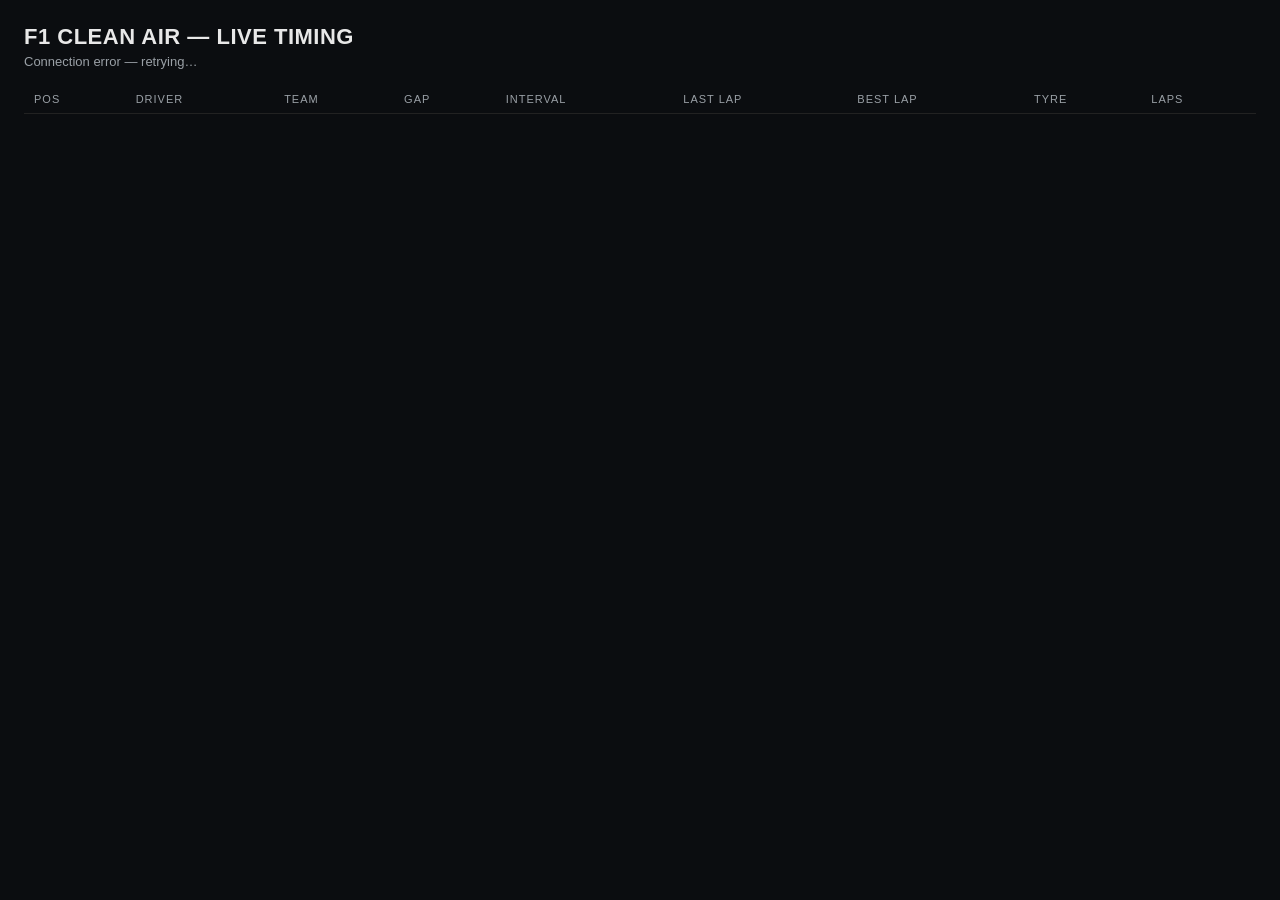
==== index.html @ ccc2df19 "F1 Clean Air live timing dashboard Single-process app: connects to F1's public live timing feed (no " ====
<!DOCTYPE html>
<html lang="en">
<head>
<meta charset="utf-8" />
<title>F1 Clean Air — Live</title>
<style>
  :root { color-scheme: dark; }
  body {
    margin: 0;
    font-family: -apple-system, BlinkMacSystemFont, "Segoe UI", sans-serif;
    background: #0b0d10;
    color: #e8e8e8;
    padding: 24px;
  }
  h1 { margin: 0 0 4px; font-size: 22px; letter-spacing: 0.5px; }
  .meta { color: #9aa0a6; font-size: 13px; margin-bottom: 16px; }
  table { width: 100%; border-collapse: collapse; font-size: 14px; }
  th, td { padding: 8px 10px; text-align: left; border-bottom: 1px solid #222; }
  th { color: #9aa0a6; font-weight: 500; text-transform: uppercase; font-size: 11px; letter-spacing: 1px; }
  tr:hover td { background: #15181c; }
  .team-bar { display: inline-block; width: 4px; height: 18px; vertical-align: middle; margin-right: 8px; border-radius: 2px; }
  .pos { font-weight: 700; width: 30px; }
  .tla { font-weight: 700; }
  .pit { color: #ffb84d; font-weight: 600; }
  .out { color: #777; }
  .compound-SOFT { color: #ff4d4d; font-weight: 700; }
  .compound-MEDIUM { color: #ffd23f; font-weight: 700; }
  .compound-HARD { color: #f5f5f5; font-weight: 700; }
  .compound-INTERMEDIATE { color: #3ddc84; font-weight: 700; }
  .compound-WET { color: #4da6ff; font-weight: 700; }
  .status { padding: 2px 8px; border-radius: 4px; font-size: 12px; }
  .updated { color: #555; font-size: 12px; margin-top: 12px; }
</style>
</head>
<body>
  <h1>F1 CLEAN AIR — LIVE TIMING</h1>
  <div class="meta" id="session-meta">Connecting…</div>
  <table>
    <thead>
      <tr>
        <th>Pos</th>
        <th>Driver</th>
        <th>Team</th>
        <th>Gap</th>
        <th>Interval</th>
        <th>Last Lap</th>
        <th>Best Lap</th>
        <th>Tyre</th>
        <th>Laps</th>
      </tr>
    </thead>
    <tbody id="rows"></tbody>
  </table>
  <div class="updated" id="updated"></div>

<script>
async function refresh() {
  try {
    const res = await fetch('/api/state');
    const data = await res.json();
    render(data);
  } catch (e) {
    document.getElementById('session-meta').textContent = 'Connection error — retrying…';
  }
}

function render(data) {
  const meta = document.getElementById('session-meta');
  const session = data.session || {};
  const track = data.track_status || {};
  const parts = [];
  if (session.Meeting?.Name) parts.push(session.Meeting.Name);
  if (session.Name) parts.push(session.Name);
  if (track.Status) parts.push('Track: ' + track.Status);
  meta.textContent = parts.length ? parts.join(' · ') : 'Waiting for session data…';

  const rows = document.getElementById('rows');
  rows.innerHTML = '';
  for (const d of data.drivers) {
    const tr = document.createElement('tr');
    const compoundClass = d.compound ? 'compound-' + d.compound : '';
    const statusBadge = d.retired ? '<span class="out">OUT</span>'
      : d.in_pit ? '<span class="pit">PIT</span>' : '';
    tr.innerHTML = `
      <td class="pos">${d.position ?? '-'}</td>
      <td>
        <span class="team-bar" style="background:#${d.team_colour || '444'}"></span>
        <span class="tla">${d.tla || d.racing_number}</span> ${statusBadge}
      </td>
      <td>${d.team || ''}</td>
      <td>${d.gap_to_leader || ''}</td>
      <td>${d.interval || ''}</td>
      <td>${d.last_lap || ''}</td>
      <td>${d.best_lap || ''}</td>
      <td class="${compoundClass}">${d.compound || ''}${d.tyre_age != null ? ' (' + d.tyre_age + ')' : ''}</td>
      <td>${d.laps ?? ''}</td>
    `;
    rows.appendChild(tr);
  }

  document.getElementById('updated').textContent = 'Last updated: ' + new Date().toLocaleTimeString();
}

refresh();
setInterval(refresh, 2000);
</script>
</body>
</html>
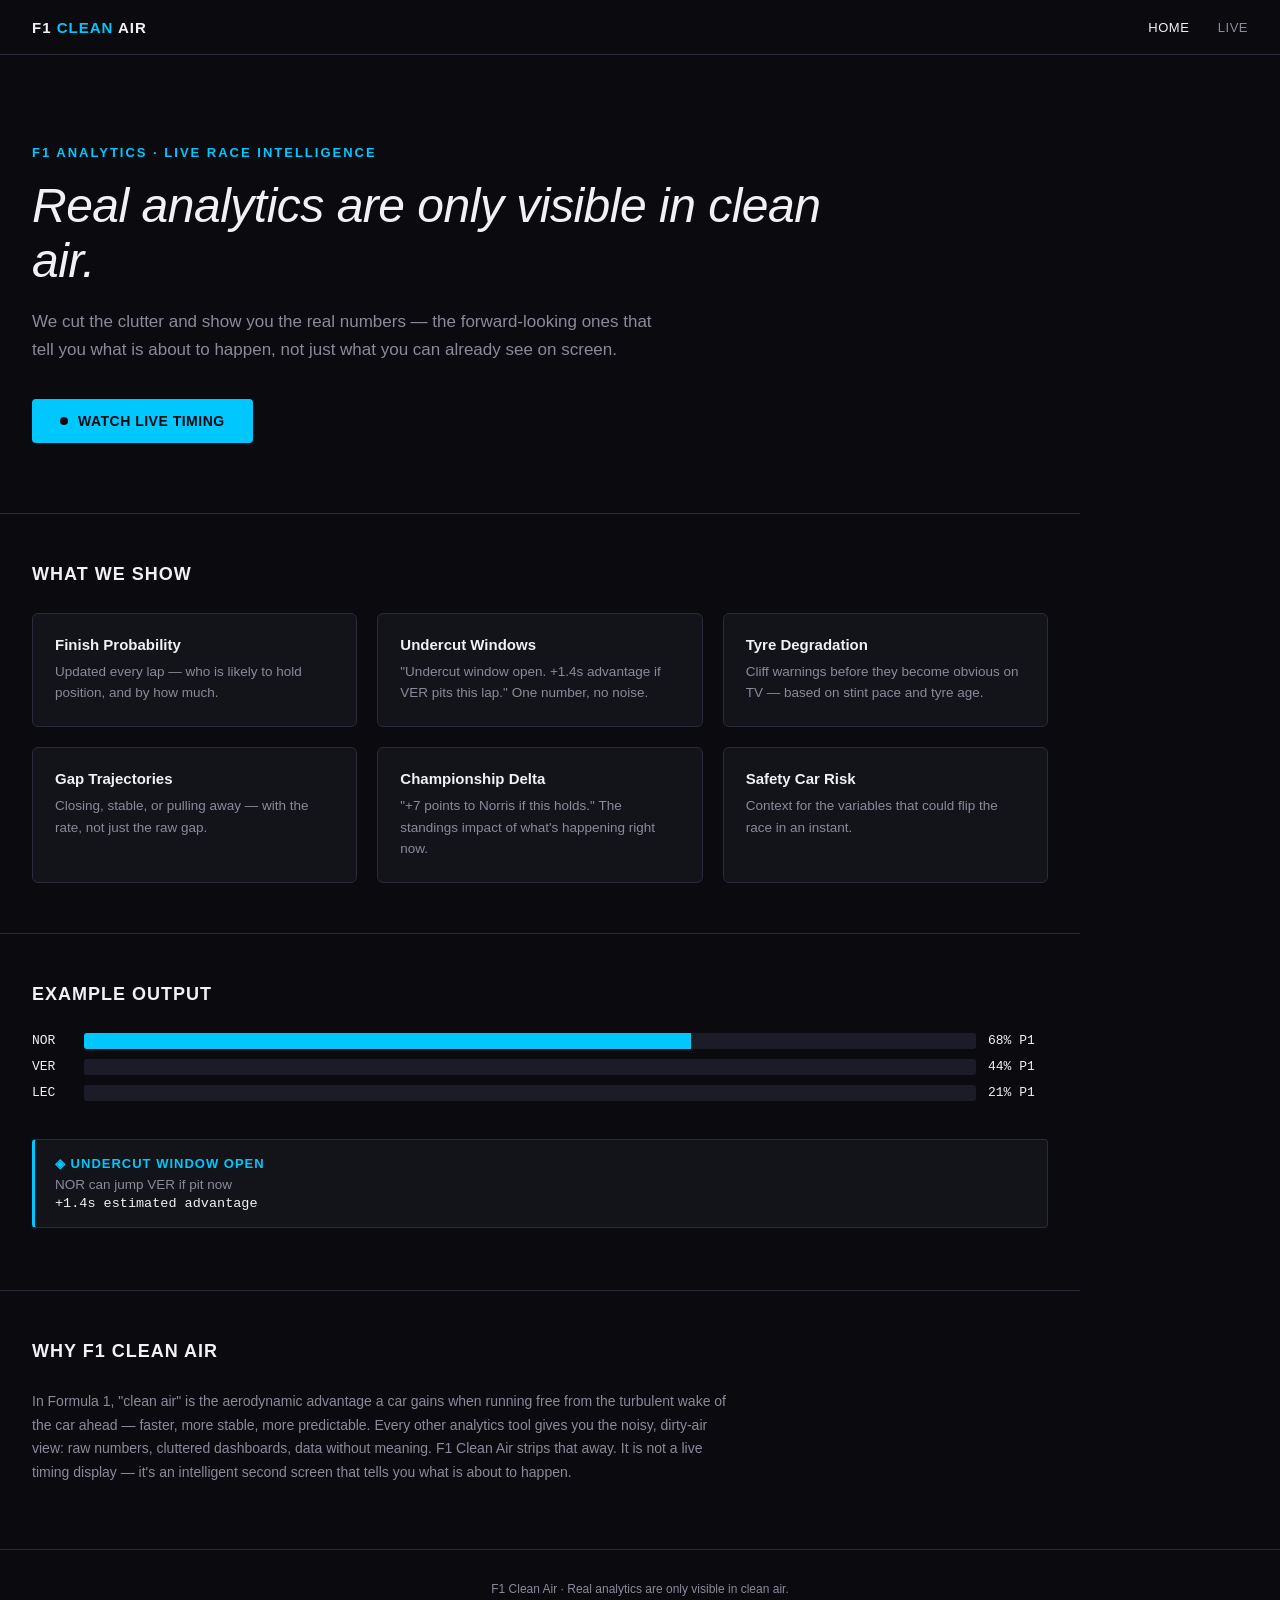
==== commit 69c243c9: "Add landing page and brand styling Adds a home page (hero, feature overview, brand copy from 06_BRAN" ====
--- a/index.html
+++ b/index.html
@@ -2,107 +2,99 @@
 <html lang="en">
 <head>
 <meta charset="utf-8" />
-<title>F1 Clean Air — Live</title>
-<style>
-  :root { color-scheme: dark; }
-  body {
-    margin: 0;
-    font-family: -apple-system, BlinkMacSystemFont, "Segoe UI", sans-serif;
-    background: #0b0d10;
-    color: #e8e8e8;
-    padding: 24px;
-  }
-  h1 { margin: 0 0 4px; font-size: 22px; letter-spacing: 0.5px; }
-  .meta { color: #9aa0a6; font-size: 13px; margin-bottom: 16px; }
-  table { width: 100%; border-collapse: collapse; font-size: 14px; }
-  th, td { padding: 8px 10px; text-align: left; border-bottom: 1px solid #222; }
-  th { color: #9aa0a6; font-weight: 500; text-transform: uppercase; font-size: 11px; letter-spacing: 1px; }
-  tr:hover td { background: #15181c; }
-  .team-bar { display: inline-block; width: 4px; height: 18px; vertical-align: middle; margin-right: 8px; border-radius: 2px; }
-  .pos { font-weight: 700; width: 30px; }
-  .tla { font-weight: 700; }
-  .pit { color: #ffb84d; font-weight: 600; }
-  .out { color: #777; }
-  .compound-SOFT { color: #ff4d4d; font-weight: 700; }
-  .compound-MEDIUM { color: #ffd23f; font-weight: 700; }
-  .compound-HARD { color: #f5f5f5; font-weight: 700; }
-  .compound-INTERMEDIATE { color: #3ddc84; font-weight: 700; }
-  .compound-WET { color: #4da6ff; font-weight: 700; }
-  .status { padding: 2px 8px; border-radius: 4px; font-size: 12px; }
-  .updated { color: #555; font-size: 12px; margin-top: 12px; }
-</style>
+<title>F1 Clean Air — Real analytics are only visible in clean air</title>
+<link rel="stylesheet" href="/styles.css" />
 </head>
 <body>
-  <h1>F1 CLEAN AIR — LIVE TIMING</h1>
-  <div class="meta" id="session-meta">Connecting…</div>
-  <table>
-    <thead>
-      <tr>
-        <th>Pos</th>
-        <th>Driver</th>
-        <th>Team</th>
-        <th>Gap</th>
-        <th>Interval</th>
-        <th>Last Lap</th>
-        <th>Best Lap</th>
-        <th>Tyre</th>
-        <th>Laps</th>
-      </tr>
-    </thead>
-    <tbody id="rows"></tbody>
-  </table>
-  <div class="updated" id="updated"></div>
+  <nav>
+    <div class="brand">F1 <span>Clean</span> Air</div>
+    <div class="links">
+      <a href="/" class="active">Home</a>
+      <a href="/live">Live</a>
+    </div>
+  </nav>
 
-<script>
-async function refresh() {
-  try {
-    const res = await fetch('/api/state');
-    const data = await res.json();
-    render(data);
-  } catch (e) {
-    document.getElementById('session-meta').textContent = 'Connection error — retrying…';
-  }
-}
+  <div class="hero">
+    <div class="kicker">F1 Analytics &middot; Live Race Intelligence</div>
+    <h1>Real analytics are only visible in clean air.</h1>
+    <p class="lead">
+      We cut the clutter and show you the real numbers — the forward-looking ones
+      that tell you what is about to happen, not just what you can already see on screen.
+    </p>
+    <a class="cta" href="/live"><span class="live-dot"></span> Watch Live Timing</a>
+  </div>
 
-function render(data) {
-  const meta = document.getElementById('session-meta');
-  const session = data.session || {};
-  const track = data.track_status || {};
-  const parts = [];
-  if (session.Meeting?.Name) parts.push(session.Meeting.Name);
-  if (session.Name) parts.push(session.Name);
-  if (track.Status) parts.push('Track: ' + track.Status);
-  meta.textContent = parts.length ? parts.join(' · ') : 'Waiting for session data…';
+  <div class="section">
+    <h2>What we show</h2>
+    <div class="grid-3">
+      <div class="card">
+        <h3>Finish Probability</h3>
+        <p>Updated every lap — who is likely to hold position, and by how much.</p>
+      </div>
+      <div class="card">
+        <h3>Undercut Windows</h3>
+        <p>"Undercut window open. +1.4s advantage if VER pits this lap." One number, no noise.</p>
+      </div>
+      <div class="card">
+        <h3>Tyre Degradation</h3>
+        <p>Cliff warnings before they become obvious on TV — based on stint pace and tyre age.</p>
+      </div>
+      <div class="card">
+        <h3>Gap Trajectories</h3>
+        <p>Closing, stable, or pulling away — with the rate, not just the raw gap.</p>
+      </div>
+      <div class="card">
+        <h3>Championship Delta</h3>
+        <p>"+7 points to Norris if this holds." The standings impact of what's happening right now.</p>
+      </div>
+      <div class="card">
+        <h3>Safety Car Risk</h3>
+        <p>Context for the variables that could flip the race in an instant.</p>
+      </div>
+    </div>
+  </div>
 
-  const rows = document.getElementById('rows');
-  rows.innerHTML = '';
-  for (const d of data.drivers) {
-    const tr = document.createElement('tr');
-    const compoundClass = d.compound ? 'compound-' + d.compound : '';
-    const statusBadge = d.retired ? '<span class="out">OUT</span>'
-      : d.in_pit ? '<span class="pit">PIT</span>' : '';
-    tr.innerHTML = `
-      <td class="pos">${d.position ?? '-'}</td>
-      <td>
-        <span class="team-bar" style="background:#${d.team_colour || '444'}"></span>
-        <span class="tla">${d.tla || d.racing_number}</span> ${statusBadge}
-      </td>
-      <td>${d.team || ''}</td>
-      <td>${d.gap_to_leader || ''}</td>
-      <td>${d.interval || ''}</td>
-      <td>${d.last_lap || ''}</td>
-      <td>${d.best_lap || ''}</td>
-      <td class="${compoundClass}">${d.compound || ''}${d.tyre_age != null ? ' (' + d.tyre_age + ')' : ''}</td>
-      <td>${d.laps ?? ''}</td>
-    `;
-    rows.appendChild(tr);
-  }
+  <div class="section">
+    <h2>Example output</h2>
 
-  document.getElementById('updated').textContent = 'Last updated: ' + new Date().toLocaleTimeString();
-}
+    <div class="example-row">
+      <div class="mono">NOR</div>
+      <div class="bar-track"><div class="bar-fill" style="width:68%"></div></div>
+      <div class="mono">68% P1</div>
+    </div>
+    <div class="example-row">
+      <div class="mono">VER</div>
+      <div class="bar-track"><div class="bar-fill" style="width:44%; background:#1C1C28;"></div></div>
+      <div class="mono">44% P1</div>
+    </div>
+    <div class="example-row">
+      <div class="mono">LEC</div>
+      <div class="bar-track"><div class="bar-fill" style="width:21%; background:#1C1C28;"></div></div>
+      <div class="mono">21% P1</div>
+    </div>
 
-refresh();
-setInterval(refresh, 2000);
-</script>
+    <div style="height: 28px;"></div>
+
+    <div class="alert-card">
+      <div class="head" style="color: var(--accent);">◈ Undercut Window Open</div>
+      <div class="body">NOR can jump VER if pit now</div>
+      <div class="data mono">+1.4s estimated advantage</div>
+    </div>
+  </div>
+
+  <div class="section">
+    <h2>Why F1 Clean Air</h2>
+    <p style="color: var(--silver); font-size: 14px; line-height: 1.7; max-width: 700px;">
+      In Formula 1, "clean air" is the aerodynamic advantage a car gains when running free
+      from the turbulent wake of the car ahead — faster, more stable, more predictable.
+      Every other analytics tool gives you the noisy, dirty-air view: raw numbers, cluttered
+      dashboards, data without meaning. F1 Clean Air strips that away. It is not a live timing
+      display — it's an intelligent second screen that tells you what is about to happen.
+    </p>
+  </div>
+
+  <footer>
+    F1 Clean Air &middot; Real analytics are only visible in clean air.
+  </footer>
 </body>
 </html>
--- a/styles.css
+++ b/styles.css
@@ -0,0 +1,176 @@
+:root {
+  color-scheme: dark;
+  --carbon: #0A0A0F;
+  --graphite: #13131A;
+  --slate: #1C1C28;
+  --border: #2A2A3A;
+  --text: #F0F0F5;
+  --silver: #8A8A9A;
+  --accent: #00C8FF;
+  --danger: #FF4444;
+  --gain: #00E676;
+  --neutral: #FFC400;
+  --tyre-soft: #FF3333;
+  --tyre-medium: #FFD700;
+  --tyre-hard: #E0E0E0;
+  --tyre-inter: #00CC44;
+  --tyre-wet: #0088FF;
+}
+
+* { box-sizing: border-box; }
+
+body {
+  margin: 0;
+  font-family: "Inter", -apple-system, BlinkMacSystemFont, "Segoe UI", sans-serif;
+  background: var(--carbon);
+  color: var(--text);
+}
+
+.mono {
+  font-family: "JetBrains Mono", "IBM Plex Mono", ui-monospace, SFMono-Regular, monospace;
+}
+
+a { color: var(--accent); text-decoration: none; }
+
+/* Nav */
+nav {
+  display: flex;
+  align-items: center;
+  justify-content: space-between;
+  padding: 18px 32px;
+  border-bottom: 1px solid var(--border);
+}
+nav .brand {
+  font-weight: 700;
+  font-size: 15px;
+  letter-spacing: 1px;
+  text-transform: uppercase;
+}
+nav .brand span { color: var(--accent); }
+nav .links a {
+  color: var(--silver);
+  font-size: 13px;
+  margin-left: 24px;
+  font-weight: 500;
+  letter-spacing: 0.5px;
+  text-transform: uppercase;
+}
+nav .links a.active, nav .links a:hover { color: var(--text); }
+
+/* Hero */
+.hero {
+  padding: 90px 32px 70px;
+  max-width: 880px;
+}
+.hero .kicker {
+  color: var(--accent);
+  font-size: 13px;
+  letter-spacing: 2px;
+  text-transform: uppercase;
+  font-weight: 600;
+  margin-bottom: 18px;
+}
+.hero h1 {
+  font-size: 48px;
+  line-height: 1.15;
+  font-weight: 300;
+  font-style: italic;
+  margin: 0 0 20px;
+  letter-spacing: -0.5px;
+}
+.hero p.lead {
+  color: var(--silver);
+  font-size: 17px;
+  line-height: 1.6;
+  max-width: 620px;
+  margin: 0 0 36px;
+}
+.cta {
+  display: inline-flex;
+  align-items: center;
+  gap: 10px;
+  background: var(--accent);
+  color: var(--carbon);
+  font-weight: 700;
+  font-size: 14px;
+  letter-spacing: 0.5px;
+  text-transform: uppercase;
+  padding: 14px 28px;
+  border-radius: 4px;
+}
+.cta:hover { opacity: 0.9; }
+.live-dot {
+  width: 8px; height: 8px; border-radius: 50%;
+  background: var(--carbon);
+  animation: pulse 1.4s infinite;
+}
+@keyframes pulse { 0%,100% { opacity: 1; } 50% { opacity: 0.3; } }
+
+/* Sections */
+.section { padding: 50px 32px; border-top: 1px solid var(--border); max-width: 1080px; }
+.section h2 { font-size: 18px; font-weight: 600; letter-spacing: 1px; text-transform: uppercase; margin: 0 0 28px; color: var(--text); }
+
+.grid-3 { display: grid; grid-template-columns: repeat(auto-fit, minmax(240px, 1fr)); gap: 20px; }
+.card {
+  background: var(--graphite);
+  border: 1px solid var(--border);
+  border-radius: 6px;
+  padding: 22px;
+}
+.card h3 { margin: 0 0 8px; font-size: 15px; font-weight: 600; }
+.card p { margin: 0; color: var(--silver); font-size: 13.5px; line-height: 1.6; }
+
+.alert-card {
+  background: var(--graphite);
+  border: 1px solid var(--border);
+  border-left: 3px solid var(--accent);
+  border-radius: 4px;
+  padding: 16px 20px;
+  margin-bottom: 12px;
+}
+.alert-card .head { font-weight: 700; font-size: 13px; letter-spacing: 1px; text-transform: uppercase; margin-bottom: 6px; }
+.alert-card .body { color: var(--silver); font-size: 13.5px; }
+.alert-card .data { font-size: 13.5px; margin-top: 4px; }
+
+.example-row { display: grid; grid-template-columns: 40px 1fr 60px; align-items: center; gap: 12px; margin-bottom: 10px; font-size: 13px; }
+.bar-track { background: var(--slate); border-radius: 3px; height: 16px; overflow: hidden; }
+.bar-fill { background: var(--accent); height: 100%; }
+
+footer {
+  padding: 32px; border-top: 1px solid var(--border);
+  color: var(--silver); font-size: 12px; text-align: center;
+}
+
+/* Live page */
+.live-wrap { padding: 24px 32px; }
+.live-header { display: flex; align-items: baseline; justify-content: space-between; flex-wrap: wrap; gap: 8px; margin-bottom: 18px; }
+.live-header h1 { font-size: 20px; font-weight: 600; letter-spacing: 1px; margin: 0; text-transform: uppercase; }
+.meta { color: var(--silver); font-size: 13px; }
+
+table { width: 100%; border-collapse: collapse; font-size: 14px; }
+th, td { padding: 10px 12px; text-align: left; border-bottom: 1px solid var(--border); }
+th { color: var(--silver); font-weight: 500; text-transform: uppercase; font-size: 11px; letter-spacing: 1px; }
+tbody tr:hover td { background: var(--graphite); }
+td.mono, th.mono { font-family: "JetBrains Mono", ui-monospace, monospace; }
+
+.team-bar { display: inline-block; width: 4px; height: 18px; vertical-align: middle; margin-right: 10px; border-radius: 2px; }
+.pos { font-weight: 700; width: 30px; font-family: "JetBrains Mono", ui-monospace, monospace; }
+.tla { font-weight: 700; letter-spacing: 0.5px; }
+.pit { color: var(--neutral); font-weight: 600; font-size: 11px; margin-left: 8px; }
+.out { color: var(--silver); font-weight: 600; font-size: 11px; margin-left: 8px; }
+
+.tyre-badge {
+  display: inline-block;
+  font-family: "JetBrains Mono", ui-monospace, monospace;
+  font-size: 12px;
+  font-weight: 700;
+  padding: 2px 8px;
+  border-radius: 4px;
+}
+.tyre-SOFT { background: rgba(255,51,51,0.15); color: var(--tyre-soft); }
+.tyre-MEDIUM { background: rgba(255,215,0,0.15); color: var(--tyre-medium); }
+.tyre-HARD { background: rgba(224,224,224,0.15); color: var(--tyre-hard); }
+.tyre-INTERMEDIATE { background: rgba(0,204,68,0.15); color: var(--tyre-inter); }
+.tyre-WET { background: rgba(0,136,255,0.15); color: var(--tyre-wet); }
+
+.updated { color: #4a4a5a; font-size: 12px; margin-top: 16px; }
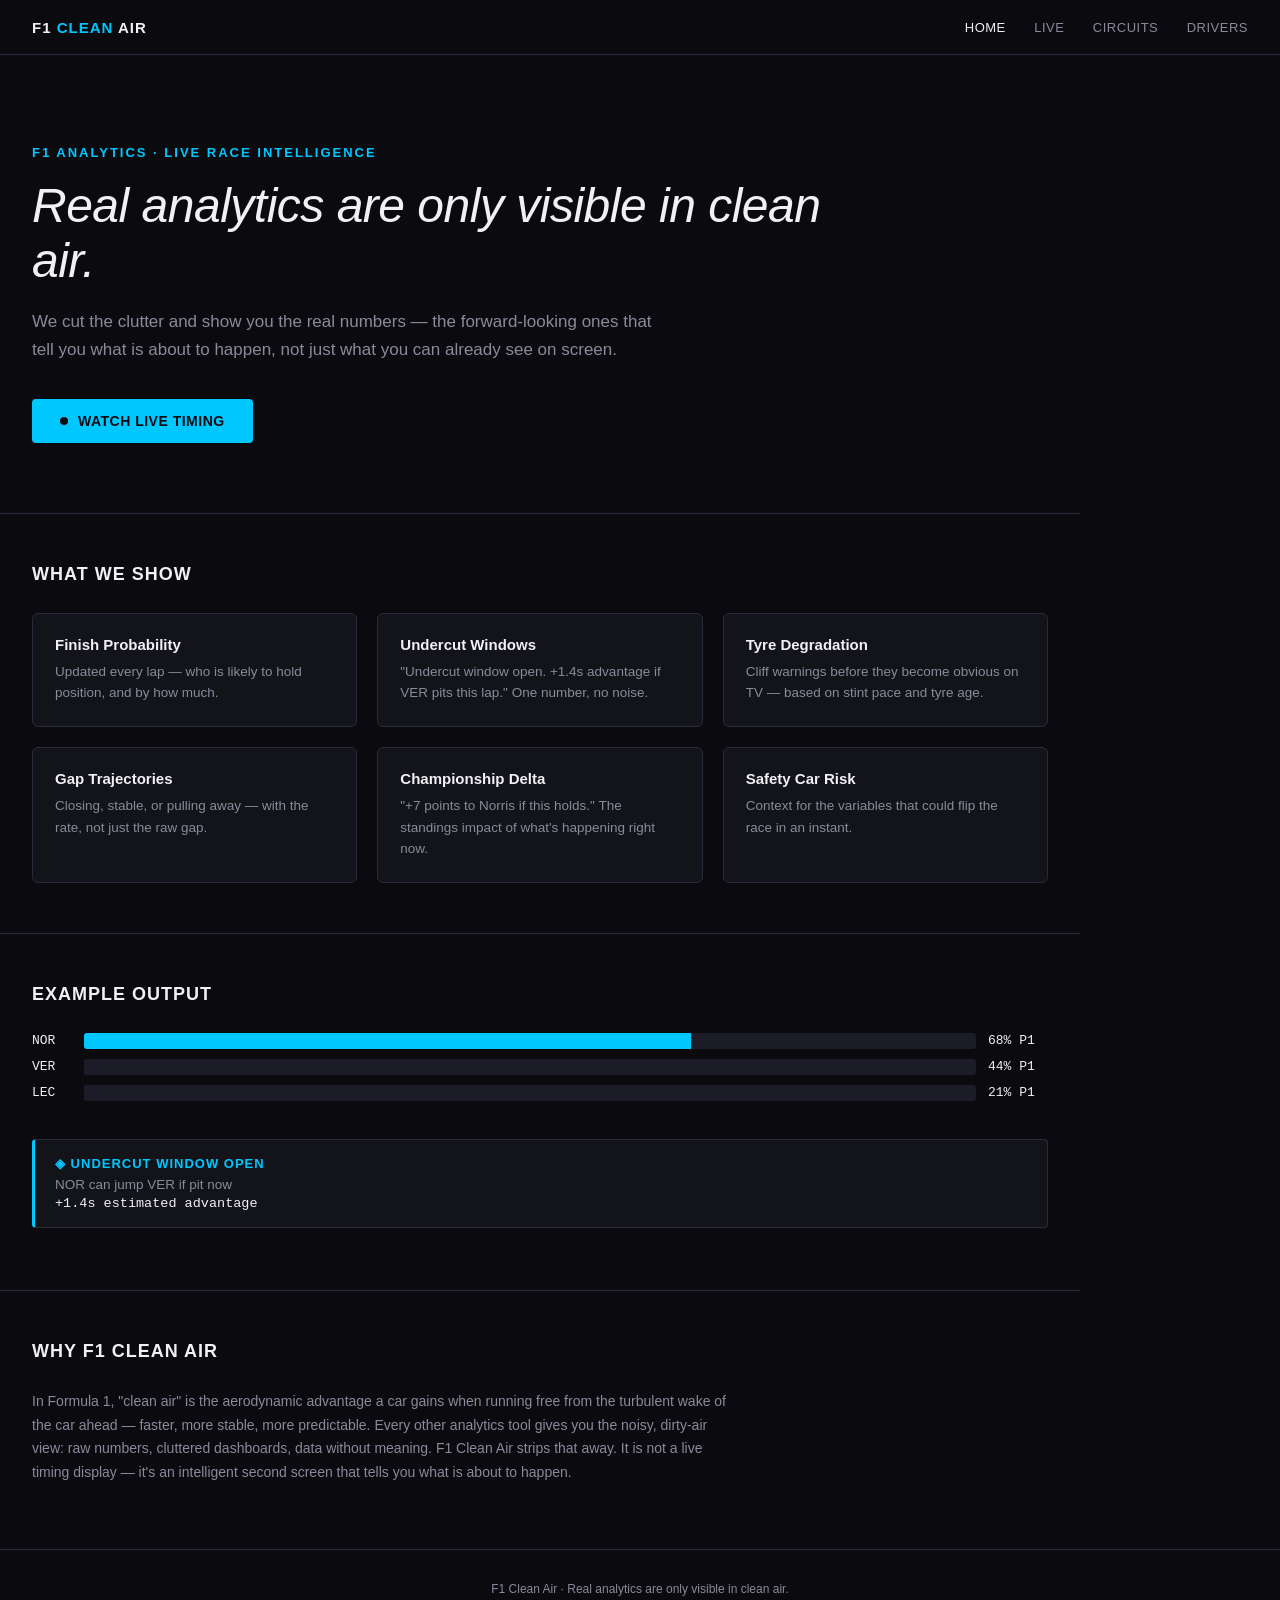
==== commit 9c75376a: "Add Circuits and Drivers reference pages with all-time data" ====
--- a/index.html
+++ b/index.html
@@ -11,6 +11,8 @@
     <div class="links">
       <a href="/" class="active">Home</a>
       <a href="/live">Live</a>
+      <a href="/circuits">Circuits</a>
+      <a href="/drivers">Drivers</a>
     </div>
   </nav>
 
--- a/styles.css
+++ b/styles.css
@@ -141,6 +141,37 @@
   color: var(--silver); font-size: 12px; text-align: center;
 }
 
+/* Ticker */
+.ticker-wrap {
+  overflow: hidden;
+  border-bottom: 1px solid var(--border);
+  background: var(--graphite);
+  padding: 10px 0;
+}
+.ticker {
+  display: inline-flex;
+  white-space: nowrap;
+  animation: ticker-scroll 40s linear infinite;
+}
+.ticker-item {
+  display: inline-flex;
+  align-items: center;
+  gap: 8px;
+  padding: 0 24px;
+  border-right: 1px solid var(--border);
+  font-size: 13px;
+}
+.ticker-item .tla { font-weight: 700; letter-spacing: 0.5px; }
+@keyframes ticker-scroll {
+  from { transform: translateX(0); }
+  to { transform: translateX(-50%); }
+}
+
+.move { font-size: 11px; font-weight: 700; margin-left: 6px; }
+.move-up { color: var(--gain); }
+.move-down { color: var(--danger); }
+.move-flat { color: var(--silver); }
+
 /* Live page */
 .live-wrap { padding: 24px 32px; }
 .live-header { display: flex; align-items: baseline; justify-content: space-between; flex-wrap: wrap; gap: 8px; margin-bottom: 18px; }
@@ -174,3 +205,31 @@
 .tyre-WET { background: rgba(0,136,255,0.15); color: var(--tyre-wet); }
 
 .updated { color: #4a4a5a; font-size: 12px; margin-top: 16px; }
+
+/* Reference pages (circuits / drivers) */
+.ref-wrap { padding: 32px; max-width: 1080px; }
+.ref-wrap h1 { font-size: 20px; font-weight: 600; letter-spacing: 1px; text-transform: uppercase; margin: 0 0 24px; }
+.ref-wrap .back { display: inline-block; color: var(--silver); font-size: 13px; margin-bottom: 18px; }
+.ref-wrap .back:hover { color: var(--text); }
+
+.ref-grid { display: grid; grid-template-columns: repeat(auto-fill, minmax(220px, 1fr)); gap: 16px; }
+.ref-card {
+  display: block;
+  background: var(--graphite);
+  border: 1px solid var(--border);
+  border-radius: 6px;
+  padding: 18px;
+  color: var(--text);
+}
+.ref-card:hover { border-color: var(--accent); }
+.ref-card h3 { margin: 0 0 6px; font-size: 14px; font-weight: 600; }
+.ref-card p { margin: 0; color: var(--silver); font-size: 13px; }
+
+.ref-table { width: 100%; border-collapse: collapse; font-size: 14px; max-width: 600px; }
+.ref-table th, .ref-table td { padding: 10px 12px; text-align: left; border-bottom: 1px solid var(--border); }
+.ref-table th { color: var(--silver); font-weight: 500; text-transform: uppercase; font-size: 11px; letter-spacing: 1px; width: 160px; }
+
+.ref-table-list { max-width: none; }
+.ref-table-list thead th { font-size: 11px; }
+.ref-table-list tbody tr { cursor: pointer; }
+.ref-table-list tbody tr:hover td { background: var(--graphite); }
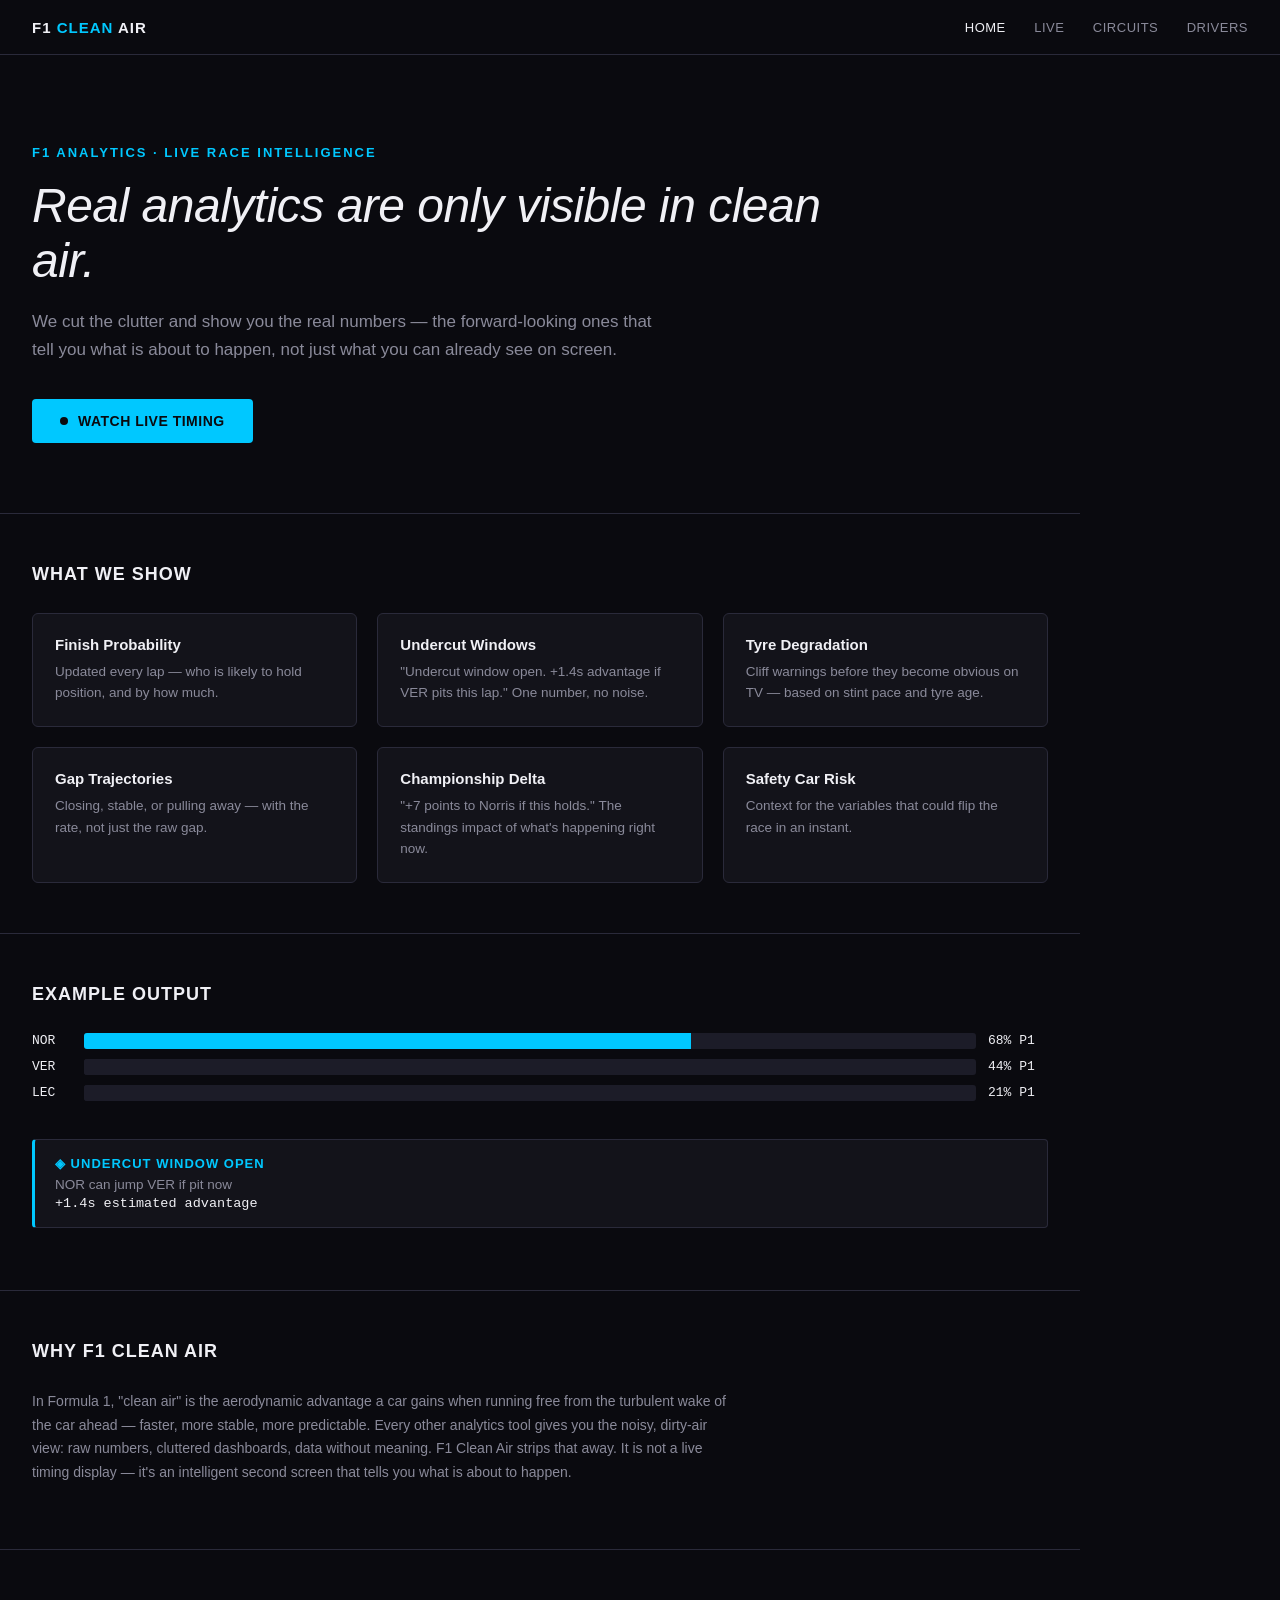
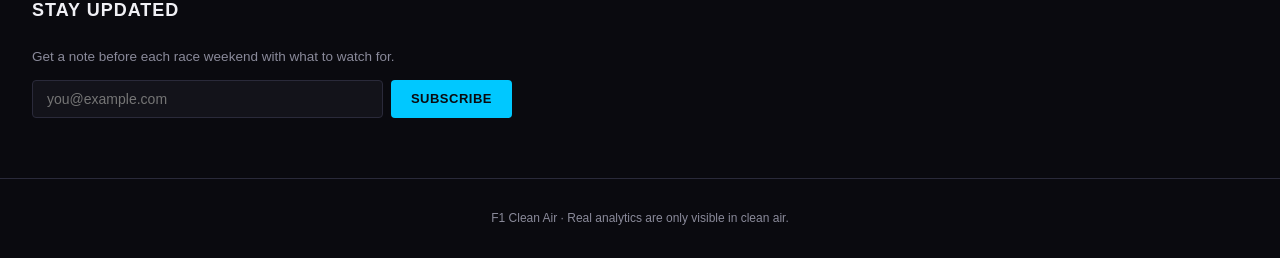
==== commit d91949d6: "Add team-color theme picker, favorite team/driver selection, and newsletter signup" ====
--- a/index.html
+++ b/index.html
@@ -95,8 +95,23 @@
     </p>
   </div>
 
+  <div class="section">
+    <h2>Stay updated</h2>
+    <div class="newsletter">
+      <p style="color: var(--silver); font-size: 13.5px; margin: 0;">
+        Get a note before each race weekend with what to watch for.
+      </p>
+      <form id="newsletter-form">
+        <input type="email" placeholder="you@example.com" required />
+        <button type="submit">Subscribe</button>
+      </form>
+      <div class="msg" id="newsletter-msg"></div>
+    </div>
+  </div>
+
   <footer>
     F1 Clean Air &middot; Real analytics are only visible in clean air.
   </footer>
+  <script src="/theme.js"></script>
 </body>
 </html>
--- a/styles.css
+++ b/styles.css
@@ -178,6 +178,46 @@
 .live-header h1 { font-size: 20px; font-weight: 600; letter-spacing: 1px; margin: 0; text-transform: uppercase; }
 .meta { color: var(--silver); font-size: 13px; }
 
+.diff { font-size: 11px; font-weight: 600; margin-left: 4px; }
+.diff-good { color: var(--gain); }
+.diff-bad { color: var(--danger); }
+.diff-flat { color: var(--silver); }
+
+.trend { font-size: 11px; font-weight: 600; white-space: nowrap; }
+.trend-closing { color: var(--gain); }
+.trend-opening { color: var(--danger); }
+.trend-stable { color: var(--silver); }
+
+.degradation { margin-left: 6px; color: var(--neutral); font-size: 12px; }
+
+/* Settings */
+.settings { position: relative; margin-left: auto; }
+.settings-btn {
+  background: var(--graphite);
+  border: 1px solid var(--border);
+  color: var(--text);
+  border-radius: 4px;
+  width: 32px; height: 32px;
+  font-size: 15px;
+  cursor: pointer;
+}
+.settings-btn:hover { border-color: var(--accent); }
+.settings-panel {
+  display: none;
+  position: absolute;
+  right: 0;
+  top: 40px;
+  background: var(--graphite);
+  border: 1px solid var(--border);
+  border-radius: 6px;
+  padding: 14px 16px;
+  font-size: 13px;
+  white-space: nowrap;
+  z-index: 10;
+}
+.settings-panel.open { display: block; }
+.settings-panel label { display: flex; align-items: center; gap: 8px; cursor: pointer; }
+
 table { width: 100%; border-collapse: collapse; font-size: 14px; }
 th, td { padding: 10px 12px; text-align: left; border-bottom: 1px solid var(--border); }
 th { color: var(--silver); font-weight: 500; text-transform: uppercase; font-size: 11px; letter-spacing: 1px; }
@@ -233,3 +273,87 @@
 .ref-table-list thead th { font-size: 11px; }
 .ref-table-list tbody tr { cursor: pointer; }
 .ref-table-list tbody tr:hover td { background: var(--graphite); }
+
+/* Table scroll wrapper (mobile) */
+.table-scroll { overflow-x: auto; }
+
+/* Preferences (theme color + favorites) */
+.prefs { position: relative; }
+.prefs-panel { width: 240px; }
+.prefs-section { margin-bottom: 14px; }
+.prefs-section:last-child { margin-bottom: 0; }
+.prefs-title { font-size: 11px; text-transform: uppercase; letter-spacing: 1px; color: var(--silver); margin-bottom: 8px; }
+
+.swatches { display: flex; flex-wrap: wrap; gap: 8px; }
+.swatch {
+  width: 24px; height: 24px;
+  border-radius: 4px;
+  border: 1px solid var(--border);
+  cursor: pointer;
+}
+.swatch:hover { border-color: var(--text); }
+
+.chips { display: flex; flex-wrap: wrap; gap: 6px; }
+.chip {
+  background: var(--slate);
+  border: 1px solid var(--border);
+  color: var(--silver);
+  border-radius: 4px;
+  padding: 4px 10px;
+  font-size: 12px;
+  cursor: pointer;
+}
+.chip.active { color: var(--text); border-color: var(--accent); }
+
+.favorite-row td:first-child { box-shadow: inset 3px 0 0 var(--accent); }
+
+/* Newsletter */
+.newsletter { max-width: 480px; }
+.newsletter form { display: flex; gap: 8px; margin-top: 16px; }
+.newsletter input[type="email"] {
+  flex: 1;
+  background: var(--graphite);
+  border: 1px solid var(--border);
+  color: var(--text);
+  border-radius: 4px;
+  padding: 10px 14px;
+  font-size: 14px;
+}
+.newsletter button {
+  background: var(--accent);
+  color: var(--carbon);
+  border: none;
+  border-radius: 4px;
+  padding: 10px 20px;
+  font-weight: 700;
+  font-size: 13px;
+  text-transform: uppercase;
+  letter-spacing: 0.5px;
+  cursor: pointer;
+}
+.newsletter button:hover { opacity: 0.9; }
+.newsletter .msg { margin-top: 10px; font-size: 13px; }
+.msg-good { color: var(--gain); }
+.msg-bad { color: var(--danger); }
+
+/* Mobile */
+@media (max-width: 768px) {
+  nav { padding: 14px 16px; flex-wrap: wrap; gap: 10px; }
+  nav .links a { margin-left: 0; margin-right: 16px; }
+
+  .hero { padding: 50px 16px 40px; }
+  .hero h1 { font-size: 32px; }
+  .hero p.lead { font-size: 15px; }
+
+  .section { padding: 32px 16px; }
+  .ref-wrap { padding: 16px; }
+
+  .ticker-item { padding: 0 14px; font-size: 12px; }
+
+  .live-wrap { padding: 16px; }
+  .live-header h1 { font-size: 16px; }
+  table { font-size: 12px; }
+  th, td { padding: 8px; }
+
+  .newsletter form { flex-direction: column; }
+}
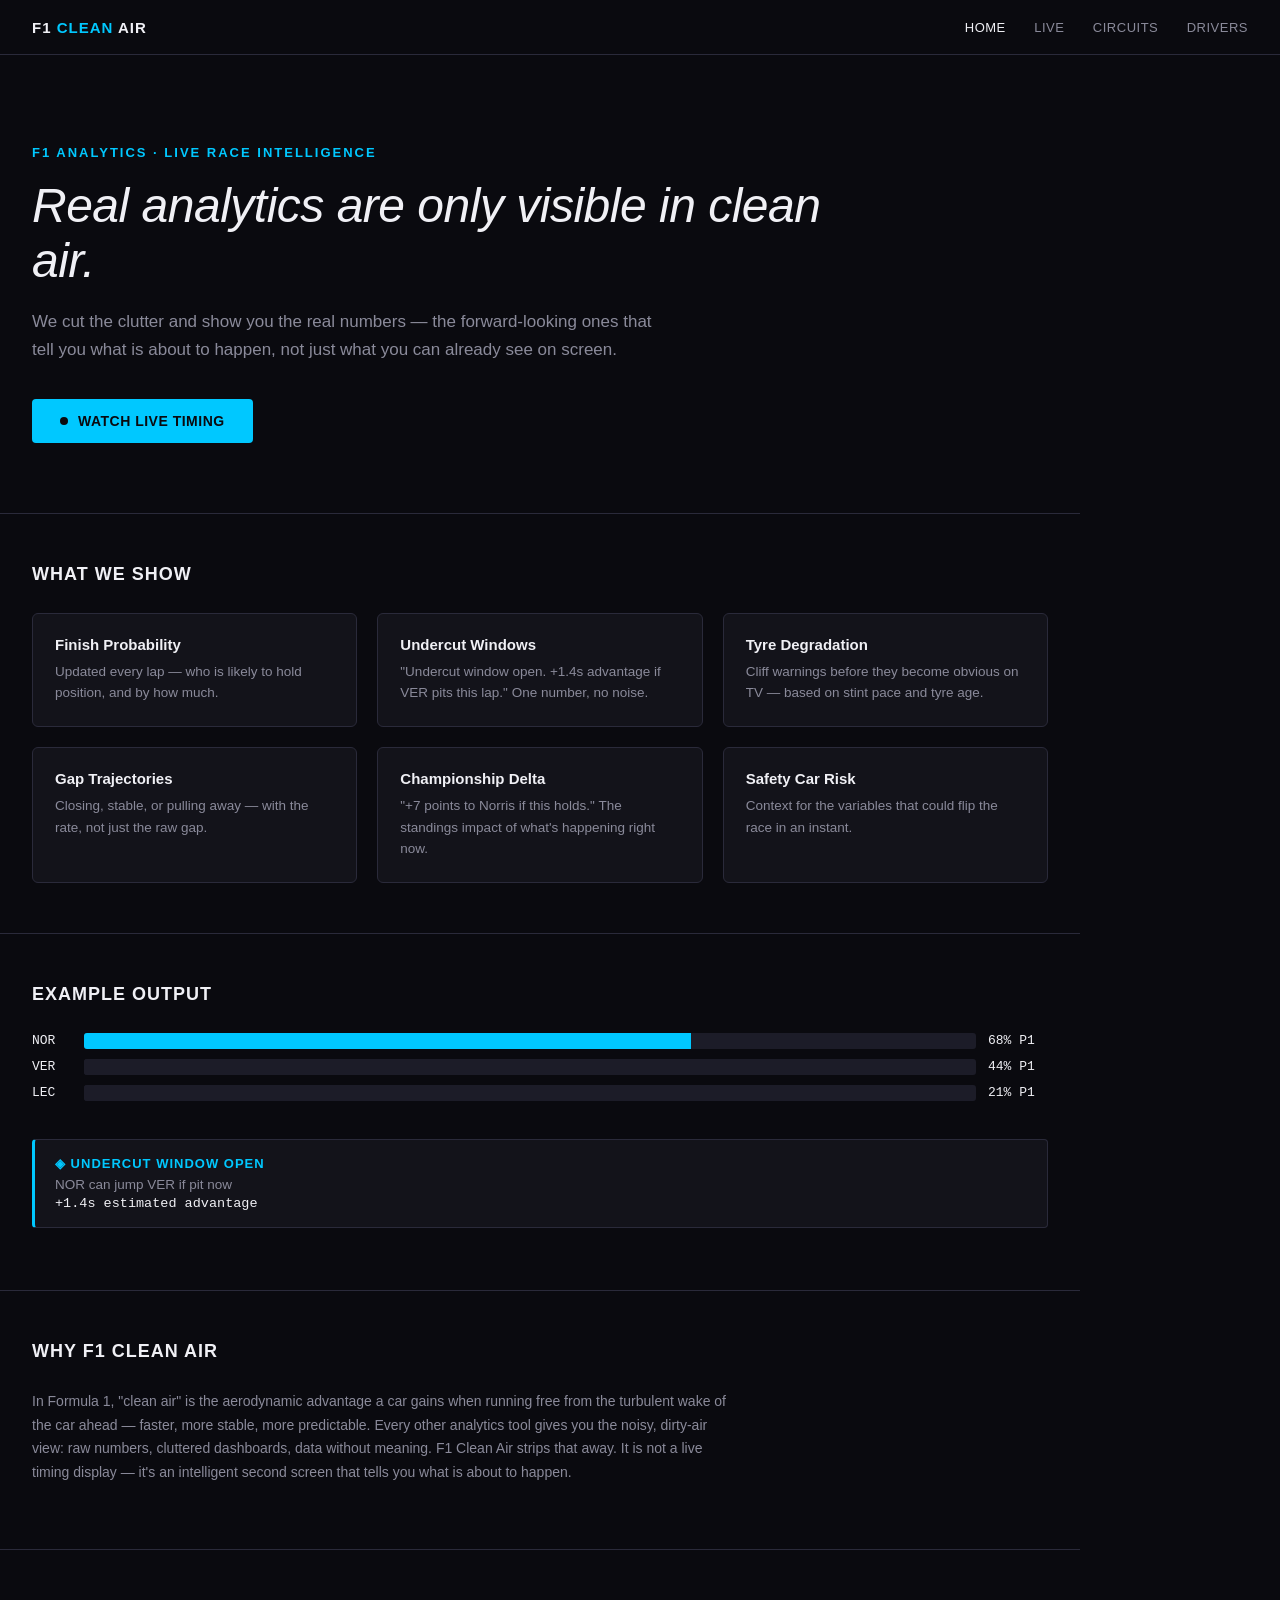
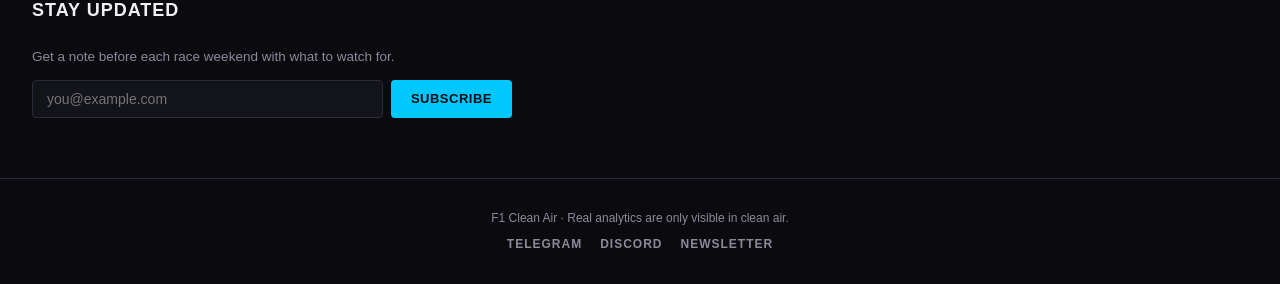
==== commit 168982dd: "Add drivers' championship standings and social/newsletter footer links" ====
--- a/index.html
+++ b/index.html
@@ -111,6 +111,11 @@
 
   <footer>
     F1 Clean Air &middot; Real analytics are only visible in clean air.
+    <div class="social-links">
+      <a href="#" target="_blank" rel="noopener">Telegram</a>
+      <a href="#" target="_blank" rel="noopener">Discord</a>
+      <a href="#" target="_blank" rel="noopener">Newsletter</a>
+    </div>
   </footer>
   <script src="/theme.js"></script>
 </body>
--- a/styles.css
+++ b/styles.css
@@ -140,6 +140,15 @@
   padding: 32px; border-top: 1px solid var(--border);
   color: var(--silver); font-size: 12px; text-align: center;
 }
+.social-links { margin-top: 12px; display: flex; justify-content: center; gap: 18px; }
+.social-links a {
+  color: var(--silver);
+  font-size: 12px;
+  font-weight: 600;
+  text-transform: uppercase;
+  letter-spacing: 1px;
+}
+.social-links a:hover { color: var(--accent); }
 
 /* Ticker */
 .ticker-wrap {
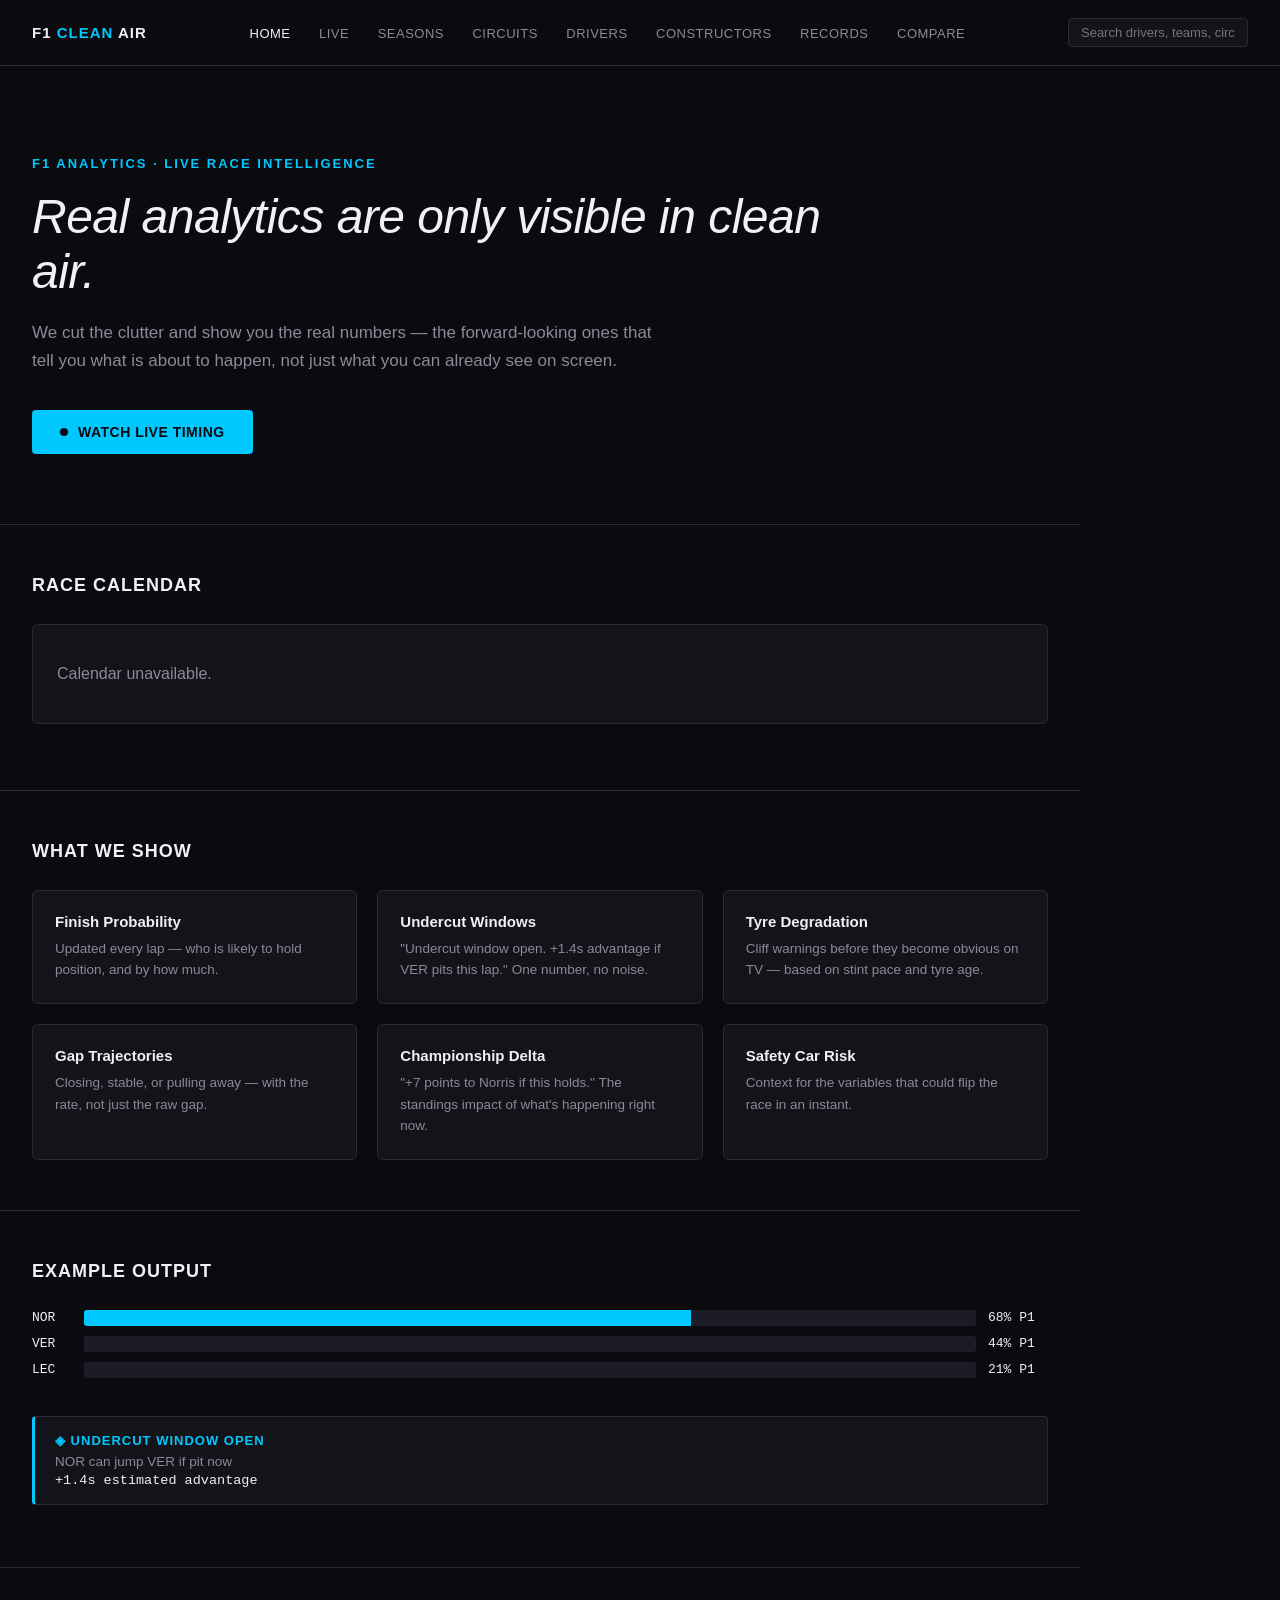
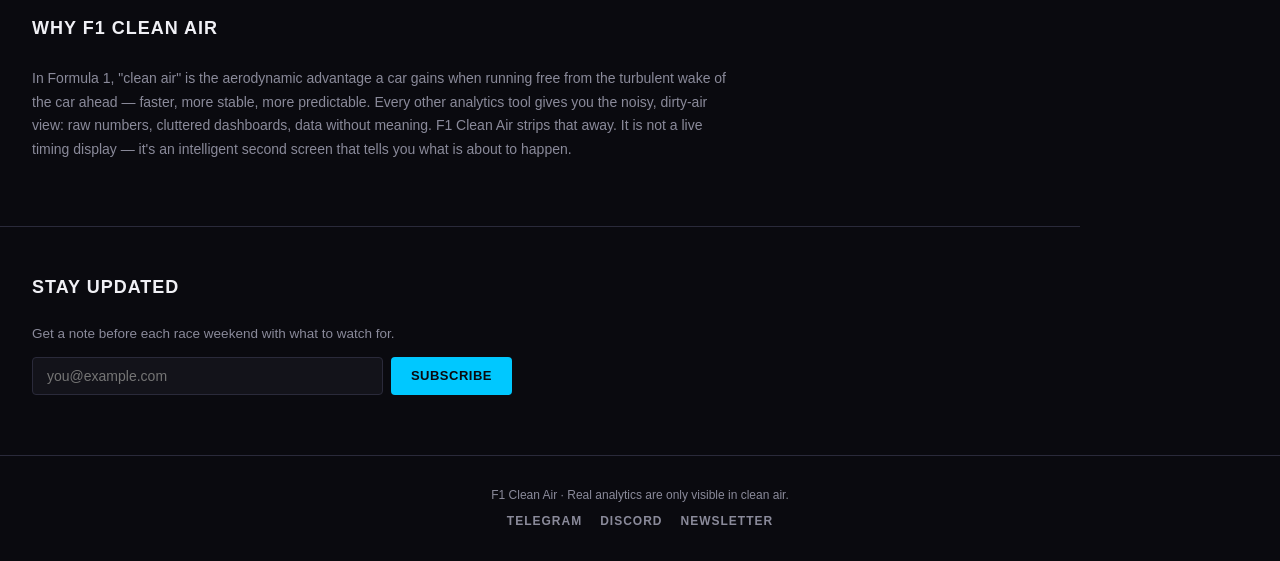
==== commit 1736c648: "Add race calendar countdown widget and site search (Phase 4)" ====
--- a/index.html
+++ b/index.html
@@ -4,6 +4,12 @@
 <meta charset="utf-8" />
 <title>F1 Clean Air — Real analytics are only visible in clean air</title>
 <link rel="stylesheet" href="/styles.css" />
+<script
+  defer
+  data-website-id="dfid_q5BVyQi4Xpzk4aXxizxvr"
+  data-domain="f1cleanair.com"
+  src="https://datafa.st/js/script.js">
+</script>
 </head>
 <body>
   <nav>
@@ -11,9 +17,16 @@
     <div class="links">
       <a href="/" class="active">Home</a>
       <a href="/live">Live</a>
+      <a href="/seasons">Seasons</a>
       <a href="/circuits">Circuits</a>
       <a href="/drivers">Drivers</a>
-    </div>
+      <a href="/constructors">Constructors</a>
+      <a href="/records">Records</a>
+      <a href="/compare">Compare</a>
+    </div>
+    <form class="search-form" action="/search" method="get">
+      <input type="text" name="q" placeholder="Search drivers, teams, circuits..." />
+    </form>
   </nav>
 
   <div class="hero">
@@ -24,6 +37,12 @@
       that tell you what is about to happen, not just what you can already see on screen.
     </p>
     <a class="cta" href="/live"><span class="live-dot"></span> Watch Live Timing</a>
+  </div>
+
+  <div class="section">
+    <h2>Race Calendar</h2>
+    <div id="next-race" class="next-race"></div>
+    <div class="ref-grid" id="upcoming-races"></div>
   </div>
 
   <div class="section">
@@ -117,6 +136,71 @@
       <a href="#" target="_blank" rel="noopener">Newsletter</a>
     </div>
   </footer>
+  <script>
+const COUNTRY_TO_ISO = {
+  "Australia": "au", "China": "cn", "Japan": "jp", "USA": "us", "Canada": "ca",
+  "Monaco": "mc", "Spain": "es", "Austria": "at", "UK": "gb", "Belgium": "be",
+  "Hungary": "hu", "Netherlands": "nl", "Italy": "it", "Azerbaijan": "az",
+  "Singapore": "sg", "Mexico": "mx", "Brazil": "br", "Qatar": "qa", "UAE": "ae",
+  "Bahrain": "bh", "Saudi Arabia": "sa", "Germany": "de", "France": "fr",
+  "Portugal": "pt", "Russia": "ru", "Turkey": "tr", "India": "in", "South Korea": "kr",
+};
+
+function renderCalendar(schedule) {
+  const now = new Date();
+  const upcoming = schedule
+    .map(r => ({ ...r, dt: new Date(`${r.date}T${r.time || '00:00:00Z'}`) }))
+    .filter(r => r.dt > now)
+    .sort((a, b) => a.dt - b.dt);
+
+  const nextRaceEl = document.getElementById('next-race');
+  const upcomingEl = document.getElementById('upcoming-races');
+
+  if (!upcoming.length) {
+    nextRaceEl.innerHTML = '<p style="color: var(--silver);">No upcoming races scheduled.</p>';
+    upcomingEl.innerHTML = '';
+    return;
+  }
+
+  const next = upcoming[0];
+  nextRaceEl.innerHTML = `
+    <div class="next-race-name">${next.race_name}</div>
+    <div class="next-race-meta">Round ${next.round} &middot; ${next.circuit_name}</div>
+    <div class="countdown" id="countdown"></div>
+  `;
+
+  function tick() {
+    const diff = next.dt - new Date();
+    const el = document.getElementById('countdown');
+    if (!el) return;
+    if (diff <= 0) { el.textContent = 'Race weekend is here!'; return; }
+    const days = Math.floor(diff / 86400000);
+    const hours = Math.floor((diff % 86400000) / 3600000);
+    const mins = Math.floor((diff % 3600000) / 60000);
+    const secs = Math.floor((diff % 60000) / 1000);
+    el.innerHTML = `
+      <div class="cd-unit"><span>${days}</span><label>days</label></div>
+      <div class="cd-unit"><span>${String(hours).padStart(2, '0')}</span><label>hrs</label></div>
+      <div class="cd-unit"><span>${String(mins).padStart(2, '0')}</span><label>min</label></div>
+      <div class="cd-unit"><span>${String(secs).padStart(2, '0')}</span><label>sec</label></div>
+    `;
+  }
+  tick();
+  setInterval(tick, 1000);
+
+  upcomingEl.innerHTML = upcoming.slice(1, 5).map(r => `
+    <a class="ref-card" href="/circuits/${r.circuit_id}">
+      <img class="ref-flag" src="https://flagcdn.com/w80/${COUNTRY_TO_ISO[r.country] || 'xx'}.png" alt="${r.country}" />
+      <h3>${r.race_name}</h3>
+      <p>Round ${r.round} &middot; ${r.date}</p>
+    </a>
+  `).join('');
+}
+
+fetch('/api/schedule').then(r => r.json()).then(renderCalendar).catch(() => {
+  document.getElementById('next-race').innerHTML = '<p style="color: var(--silver);">Calendar unavailable.</p>';
+});
+  </script>
   <script src="/theme.js"></script>
 </body>
 </html>
--- a/styles.css
+++ b/styles.css
@@ -56,6 +56,16 @@
   text-transform: uppercase;
 }
 nav .links a.active, nav .links a:hover { color: var(--text); }
+nav .search-form input {
+  background: var(--graphite);
+  border: 1px solid var(--border);
+  color: var(--text);
+  border-radius: 4px;
+  padding: 6px 12px;
+  font-size: 13px;
+  margin-left: 24px;
+  width: 180px;
+}
 
 /* Hero */
 .hero {
@@ -274,6 +284,12 @@
 .ref-card h3 { margin: 0 0 6px; font-size: 14px; font-weight: 600; }
 .ref-card p { margin: 0; color: var(--silver); font-size: 13px; }
 
+.ref-flag { width: 40px; height: auto; border-radius: 3px; margin-bottom: 10px; display: block; }
+
+.driver-card { position: relative; padding-top: 14px; }
+.driver-card .team-bar { position: absolute; top: 0; left: 0; width: 100%; height: 4px; border-radius: 0; }
+.driver-photo { width: 100%; aspect-ratio: 1; object-fit: cover; border-radius: 4px; margin-bottom: 10px; background: var(--slate); }
+
 .ref-table { width: 100%; border-collapse: collapse; font-size: 14px; max-width: 600px; }
 .ref-table th, .ref-table td { padding: 10px 12px; text-align: left; border-bottom: 1px solid var(--border); }
 .ref-table th { color: var(--silver); font-weight: 500; text-transform: uppercase; font-size: 11px; letter-spacing: 1px; width: 160px; }
@@ -316,6 +332,55 @@
 
 .favorite-row td:first-child { box-shadow: inset 3px 0 0 var(--accent); }
 
+/* Race calendar */
+.next-race {
+  background: var(--graphite);
+  border: 1px solid var(--border);
+  border-radius: 6px;
+  padding: 24px;
+  margin-bottom: 16px;
+}
+.next-race-name { font-size: 18px; font-weight: 600; }
+.next-race-meta { color: var(--silver); font-size: 13px; margin-top: 4px; }
+.countdown { display: flex; gap: 24px; margin-top: 18px; }
+.cd-unit { display: flex; flex-direction: column; align-items: center; }
+.cd-unit span {
+  font-family: "JetBrains Mono", "IBM Plex Mono", ui-monospace, SFMono-Regular, monospace;
+  font-size: 28px;
+  font-weight: 700;
+  color: var(--accent);
+}
+.cd-unit label { font-size: 11px; text-transform: uppercase; letter-spacing: 1px; color: var(--silver); margin-top: 4px; }
+
+/* Compare */
+.compare-form { display: flex; align-items: center; gap: 12px; margin-bottom: 24px; flex-wrap: wrap; }
+.compare-form select {
+  background: var(--graphite);
+  border: 1px solid var(--border);
+  color: var(--text);
+  border-radius: 4px;
+  padding: 10px 14px;
+  font-size: 14px;
+  max-width: 240px;
+}
+.compare-form .vs { color: var(--silver); font-size: 12px; text-transform: uppercase; letter-spacing: 1px; }
+.compare-form button {
+  background: var(--accent);
+  color: var(--carbon);
+  border: none;
+  border-radius: 4px;
+  padding: 10px 20px;
+  font-weight: 700;
+  font-size: 13px;
+  text-transform: uppercase;
+  letter-spacing: 0.5px;
+  cursor: pointer;
+}
+.compare-form button:hover { opacity: 0.9; }
+.compare-table th:first-child { width: 200px; }
+.compare-table td { text-align: center; }
+.compare-table thead th:not(:first-child) { text-align: center; }
+
 /* Newsletter */
 .newsletter { max-width: 480px; }
 .newsletter form { display: flex; gap: 8px; margin-top: 16px; }
@@ -349,6 +414,7 @@
 @media (max-width: 768px) {
   nav { padding: 14px 16px; flex-wrap: wrap; gap: 10px; }
   nav .links a { margin-left: 0; margin-right: 16px; }
+  nav .search-form input { margin-left: 0; width: 100%; }
 
   .hero { padding: 50px 16px 40px; }
   .hero h1 { font-size: 32px; }
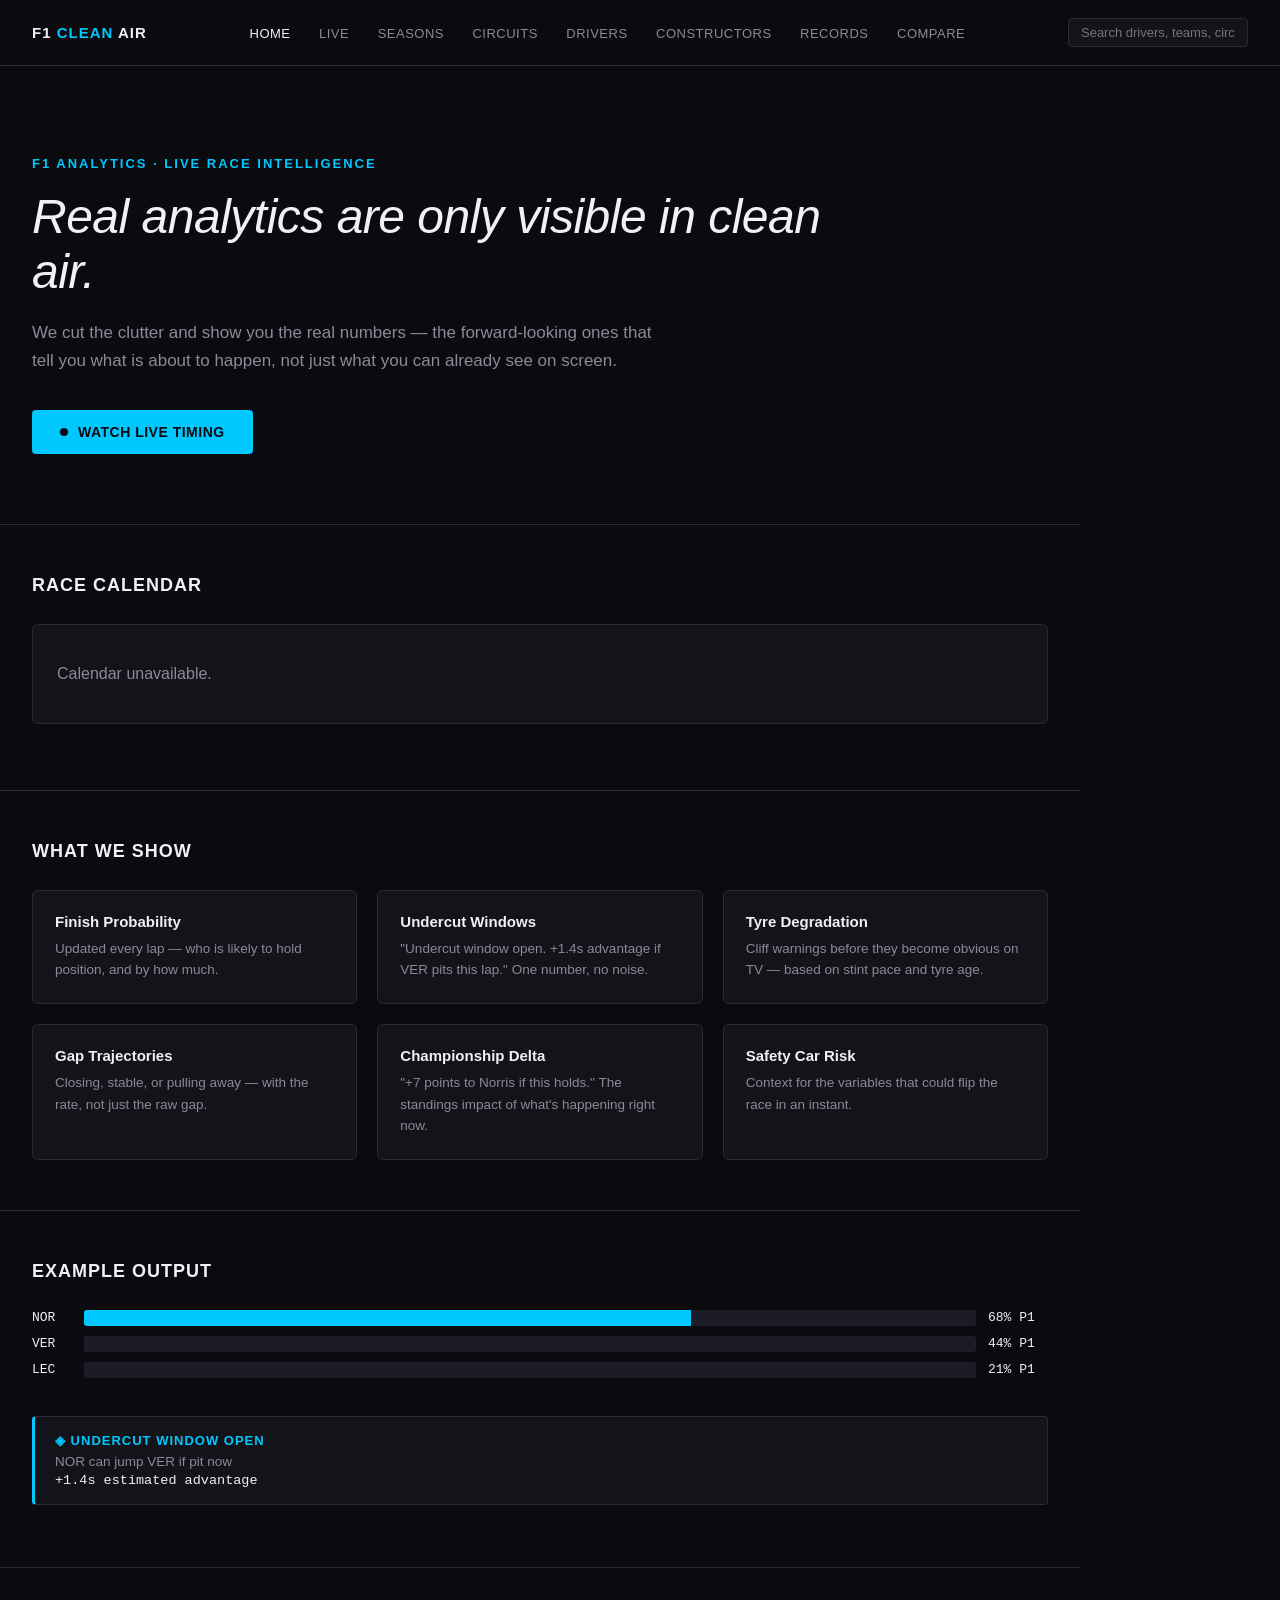
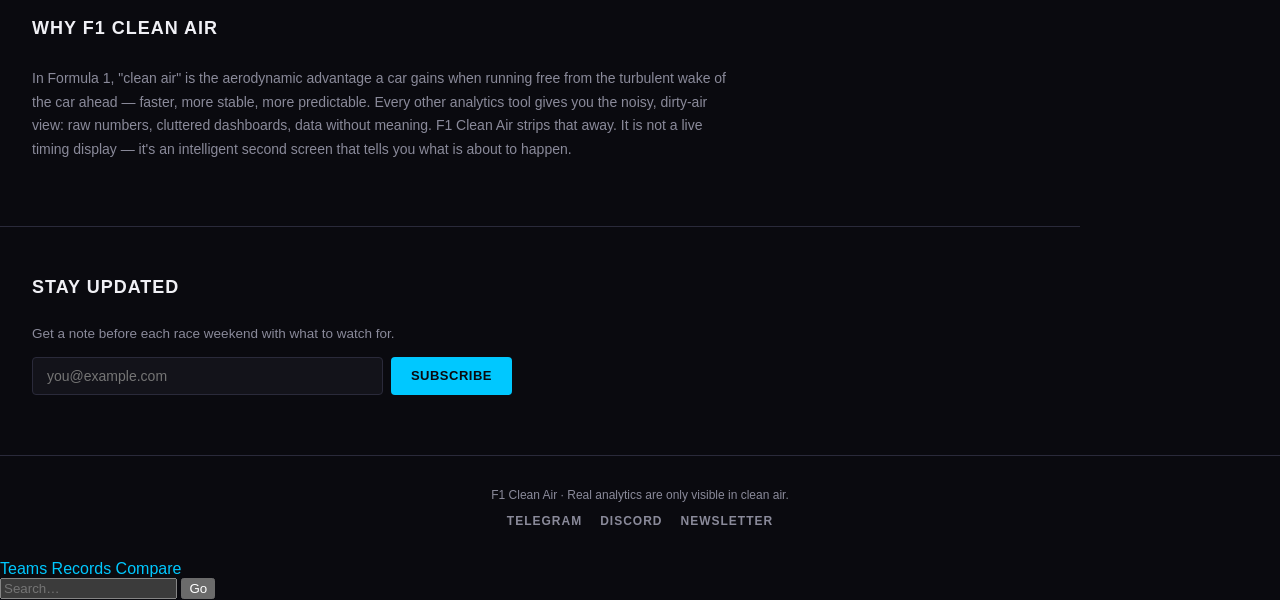
==== commit efc750de: "Add mobile bottom tab bar with More drawer for Capacitor app Co-Authored-By: Claude Sonnet 4.6 <nore" ====
--- a/index.html
+++ b/index.html
@@ -2,6 +2,11 @@
 <html lang="en">
 <head>
 <meta charset="utf-8" />
+<meta name="viewport" content="width=device-width, initial-scale=1, viewport-fit=cover" />
+<meta name="theme-color" content="#0A0A0F" />
+<meta name="mobile-web-app-capable" content="yes" />
+<meta name="apple-mobile-web-app-capable" content="yes" />
+<meta name="apple-mobile-web-app-status-bar-style" content="black-translucent" />
 <title>F1 Clean Air — Real analytics are only visible in clean air</title>
 <link rel="stylesheet" href="/styles.css" />
 <script
@@ -136,6 +141,29 @@
       <a href="#" target="_blank" rel="noopener">Newsletter</a>
     </div>
   </footer>
+  <nav class="tab-bar">
+    <a href="/" class="tab-item tab-active"><span class="tab-icon">⌂</span><span class="tab-label">Home</span></a>
+    <a href="/live" class="tab-item"><span class="tab-icon">◉</span><span class="tab-label">Live</span></a>
+    <a href="/seasons" class="tab-item"><span class="tab-icon">🏆</span><span class="tab-label">Seasons</span></a>
+    <a href="/circuits" class="tab-item"><span class="tab-icon">◎</span><span class="tab-label">Circuits</span></a>
+    <a href="/drivers" class="tab-item"><span class="tab-icon">◈</span><span class="tab-label">Drivers</span></a>
+    <button class="tab-item tab-more-btn" onclick="document.getElementById('tab-more-drawer').classList.toggle('open')" aria-label="More">
+      <span class="tab-icon">⋯</span><span class="tab-label">More</span>
+    </button>
+  </nav>
+  <div class="tab-more-drawer" id="tab-more-drawer">
+    <div class="tab-more-backdrop" onclick="document.getElementById('tab-more-drawer').classList.remove('open')"></div>
+    <div class="tab-more-sheet">
+      <div class="tab-more-handle"></div>
+      <a href="/constructors">Teams</a>
+      <a href="/records">Records</a>
+      <a href="/compare">Compare</a>
+      <form action="/search" method="get" class="tab-more-search">
+        <input type="text" name="q" placeholder="Search…" />
+        <button type="submit">Go</button>
+      </form>
+    </div>
+  </div>
   <script>
 const COUNTRY_TO_ISO = {
   "Australia": "au", "China": "cn", "Japan": "jp", "USA": "us", "Canada": "ca",
--- a/styles.css
+++ b/styles.css
@@ -38,6 +38,9 @@
   align-items: center;
   justify-content: space-between;
   padding: 18px 32px;
+  padding-top: calc(18px + env(safe-area-inset-top));
+  padding-left: calc(32px + env(safe-area-inset-left));
+  padding-right: calc(32px + env(safe-area-inset-right));
   border-bottom: 1px solid var(--border);
 }
 nav .brand {
@@ -147,7 +150,11 @@
 .bar-fill { background: var(--accent); height: 100%; }
 
 footer {
-  padding: 32px; border-top: 1px solid var(--border);
+  padding: 32px;
+  padding-bottom: calc(32px + env(safe-area-inset-bottom));
+  padding-left: calc(32px + env(safe-area-inset-left));
+  padding-right: calc(32px + env(safe-area-inset-right));
+  border-top: 1px solid var(--border);
   color: var(--silver); font-size: 12px; text-align: center;
 }
 .social-links { margin-top: 12px; display: flex; justify-content: center; gap: 18px; }
@@ -301,6 +308,57 @@
 
 /* Table scroll wrapper (mobile) */
 .table-scroll { overflow-x: auto; }
+.chart-scroll { overflow-x: auto; }
+
+/* Lap chart */
+.lap-chart-controls { display: flex; flex-wrap: wrap; gap: 10px; margin-bottom: 14px; }
+.lap-chip {
+  display: flex;
+  align-items: center;
+  gap: 6px;
+  background: var(--graphite);
+  border: 1px solid var(--border);
+  border-radius: 4px;
+  padding: 4px 10px;
+  font-size: 12px;
+  cursor: pointer;
+}
+.lap-chart { width: 100%; min-width: 600px; height: 240px; }
+.tyre-chart { height: auto; }
+
+/* Chart fullscreen + zoom controls */
+.chart-wrap { position: relative; }
+.chart-toolbar { display: flex; justify-content: flex-end; gap: 6px; margin-bottom: 8px; }
+.chart-btn {
+  background: var(--graphite);
+  border: 1px solid var(--border);
+  color: var(--text);
+  border-radius: 4px;
+  padding: 4px 10px;
+  font-size: 13px;
+  line-height: 1.4;
+  cursor: pointer;
+  min-width: 32px;
+}
+.chart-btn:hover { background: var(--slate); }
+.chart-zoom-label { min-width: 52px; font-variant-numeric: tabular-nums; }
+.chart-wrap:fullscreen {
+  background: var(--carbon);
+  padding: 20px;
+  display: flex;
+  flex-direction: column;
+}
+.chart-wrap:fullscreen .chart-scroll {
+  flex: 1;
+  display: flex;
+  align-items: center;
+  justify-content: center;
+}
+.chart-wrap:fullscreen .lap-chart {
+  width: 100%;
+  height: 100%;
+  min-width: 0;
+}
 
 /* Preferences (theme color + favorites) */
 .prefs { position: relative; }
@@ -432,3 +490,147 @@
 
   .newsletter form { flex-direction: column; }
 }
+
+/* ── Mobile bottom tab bar ─────────────────────────────────────── */
+.tab-bar {
+  display: none;
+}
+
+@media (max-width: 768px) {
+  /* Push page content up so it doesn't hide behind tab bar */
+  body {
+    padding-bottom: calc(60px + env(safe-area-inset-bottom));
+  }
+
+  /* Hide desktop nav links + search on mobile */
+  nav .links, nav .search-form { display: none; }
+
+  .tab-bar {
+    display: flex;
+    position: fixed;
+    bottom: 0;
+    left: 0;
+    right: 0;
+    height: calc(60px + env(safe-area-inset-bottom));
+    padding-bottom: env(safe-area-inset-bottom);
+    background: var(--graphite);
+    border-top: 1px solid var(--border);
+    z-index: 1000;
+    align-items: stretch;
+  }
+
+  .tab-item {
+    flex: 1;
+    display: flex;
+    flex-direction: column;
+    align-items: center;
+    justify-content: center;
+    gap: 3px;
+    color: var(--silver);
+    text-decoration: none;
+    font-size: 10px;
+    font-weight: 500;
+    letter-spacing: 0.3px;
+    background: none;
+    border: none;
+    cursor: pointer;
+    padding: 0;
+    transition: color 0.15s;
+    -webkit-tap-highlight-color: transparent;
+  }
+
+  .tab-item:active { color: var(--text); }
+
+  .tab-active, .tab-item.tab-active {
+    color: var(--accent);
+  }
+
+  .tab-icon {
+    font-size: 18px;
+    line-height: 1;
+  }
+
+  .tab-label {
+    font-size: 10px;
+    line-height: 1;
+  }
+
+  /* More drawer */
+  .tab-more-drawer {
+    display: none;
+    position: fixed;
+    inset: 0;
+    z-index: 1100;
+  }
+
+  .tab-more-drawer.open {
+    display: block;
+  }
+
+  .tab-more-backdrop {
+    position: absolute;
+    inset: 0;
+    background: rgba(0,0,0,0.6);
+  }
+
+  .tab-more-sheet {
+    position: absolute;
+    bottom: 0;
+    left: 0;
+    right: 0;
+    background: var(--slate);
+    border-radius: 16px 16px 0 0;
+    padding: 12px 24px calc(24px + env(safe-area-inset-bottom));
+    display: flex;
+    flex-direction: column;
+    gap: 4px;
+  }
+
+  .tab-more-handle {
+    width: 36px;
+    height: 4px;
+    background: var(--border);
+    border-radius: 2px;
+    margin: 0 auto 16px;
+  }
+
+  .tab-more-sheet a {
+    display: block;
+    padding: 14px 0;
+    color: var(--text);
+    text-decoration: none;
+    font-size: 16px;
+    font-weight: 500;
+    border-bottom: 1px solid var(--border);
+  }
+
+  .tab-more-sheet a.active { color: var(--accent); }
+  .tab-more-sheet a:last-of-type { border-bottom: none; }
+
+  .tab-more-search {
+    margin-top: 12px;
+    display: flex;
+    gap: 8px;
+  }
+
+  .tab-more-search input {
+    flex: 1;
+    background: var(--graphite);
+    border: 1px solid var(--border);
+    color: var(--text);
+    border-radius: 8px;
+    padding: 10px 14px;
+    font-size: 15px;
+  }
+
+  .tab-more-search button {
+    background: var(--accent);
+    color: #000;
+    border: none;
+    border-radius: 8px;
+    padding: 10px 16px;
+    font-size: 15px;
+    font-weight: 600;
+    cursor: pointer;
+  }
+}
